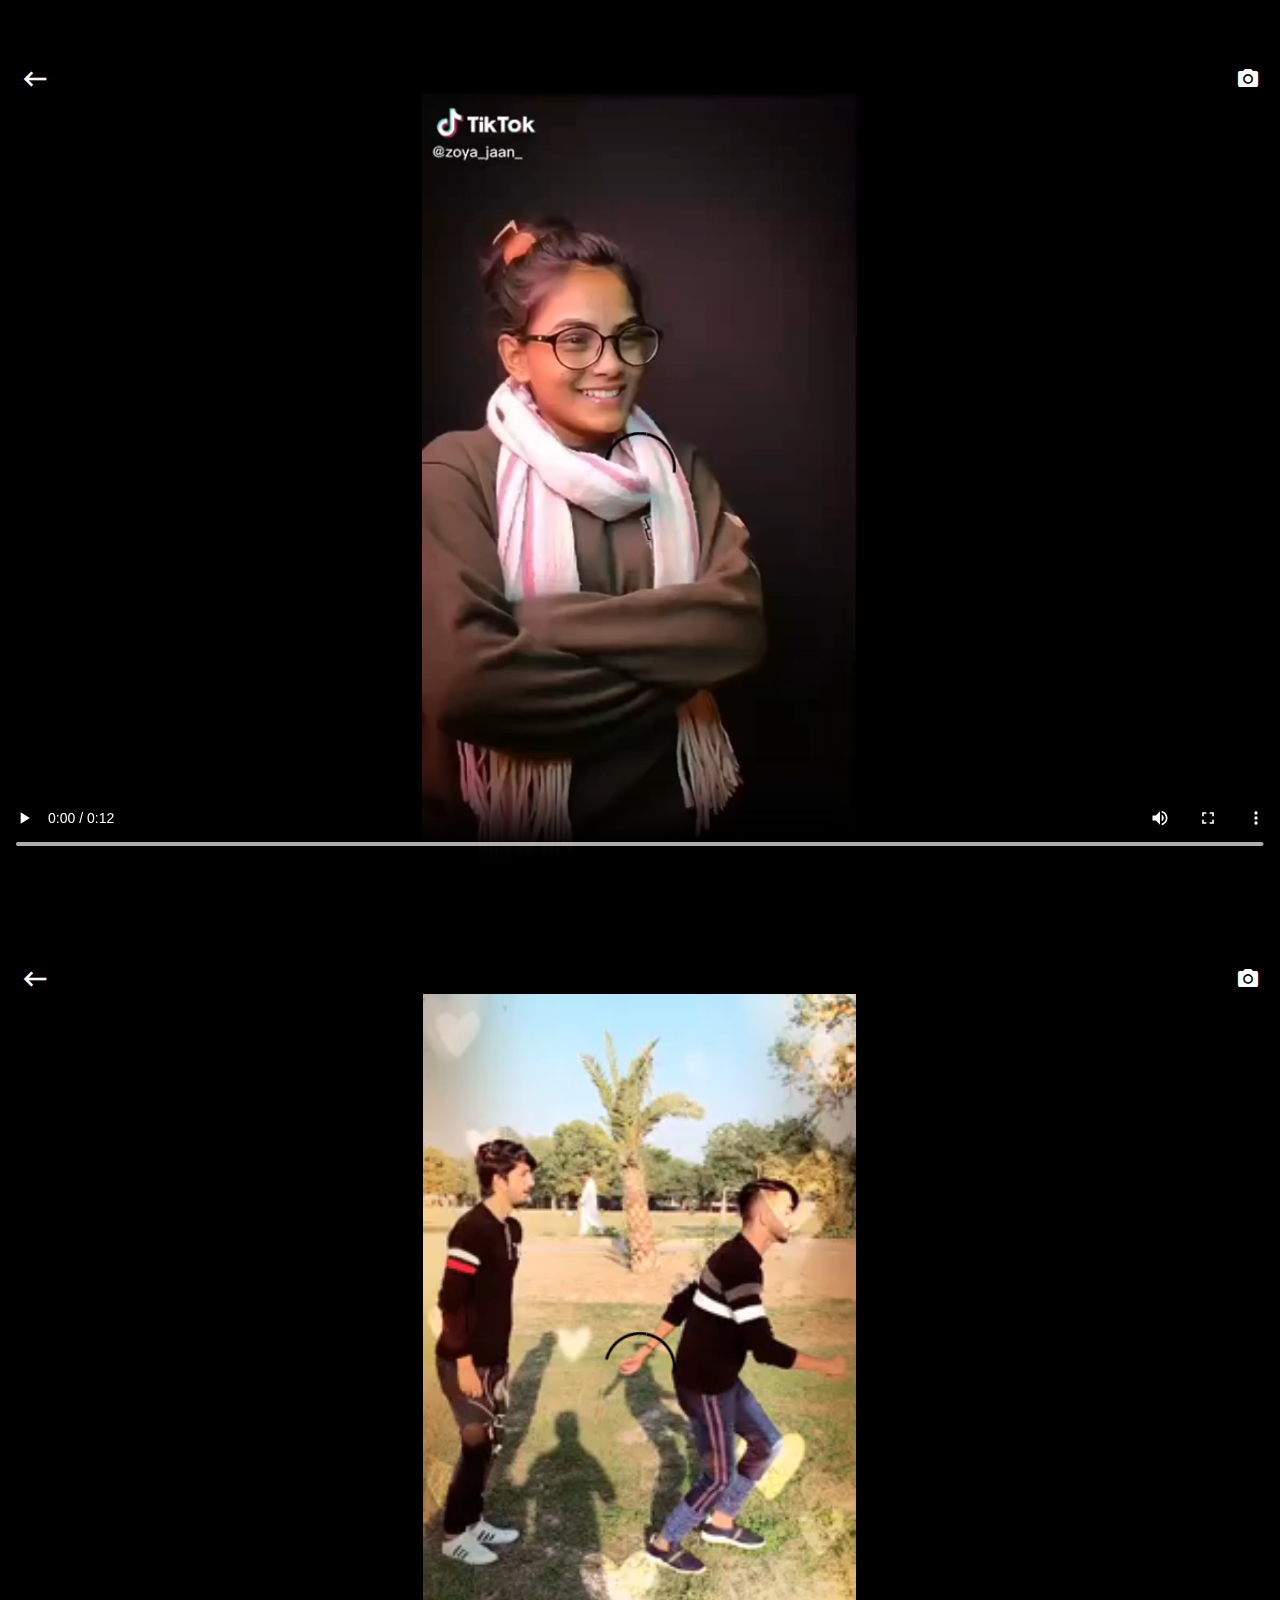
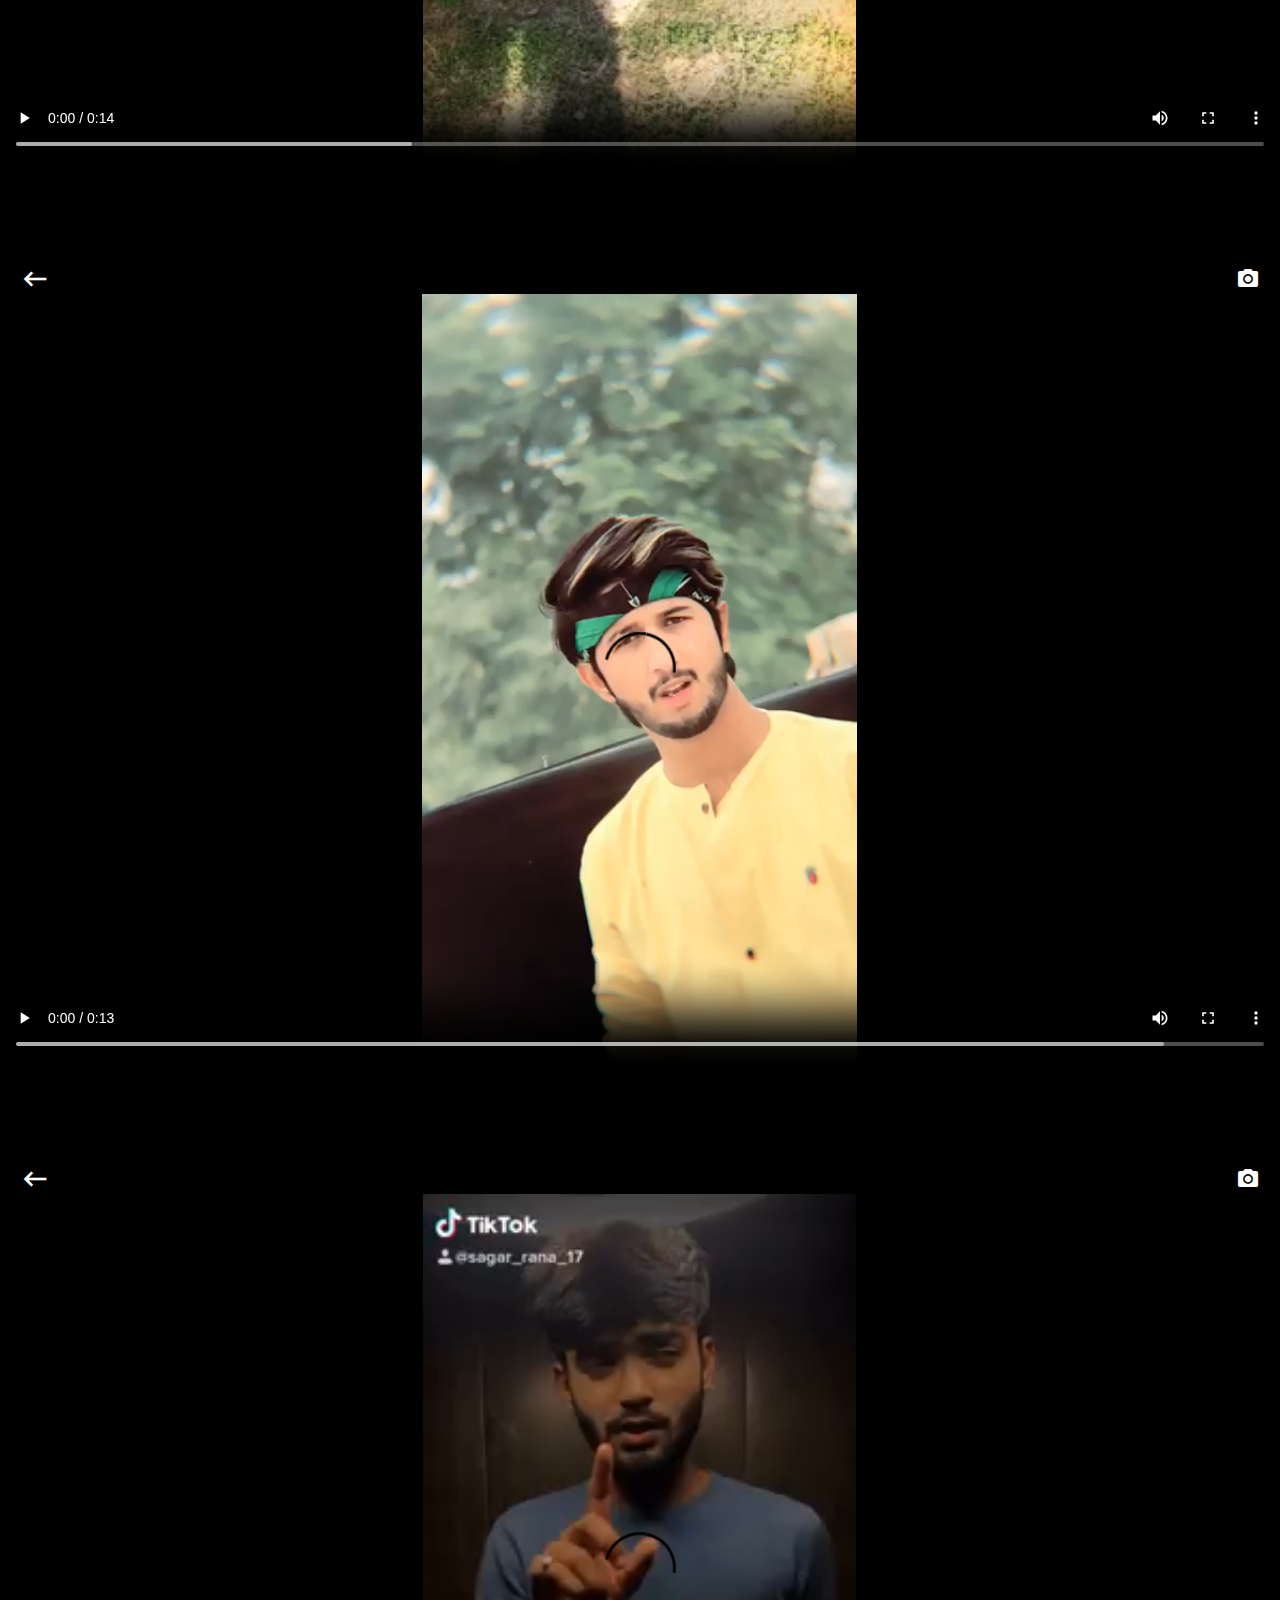
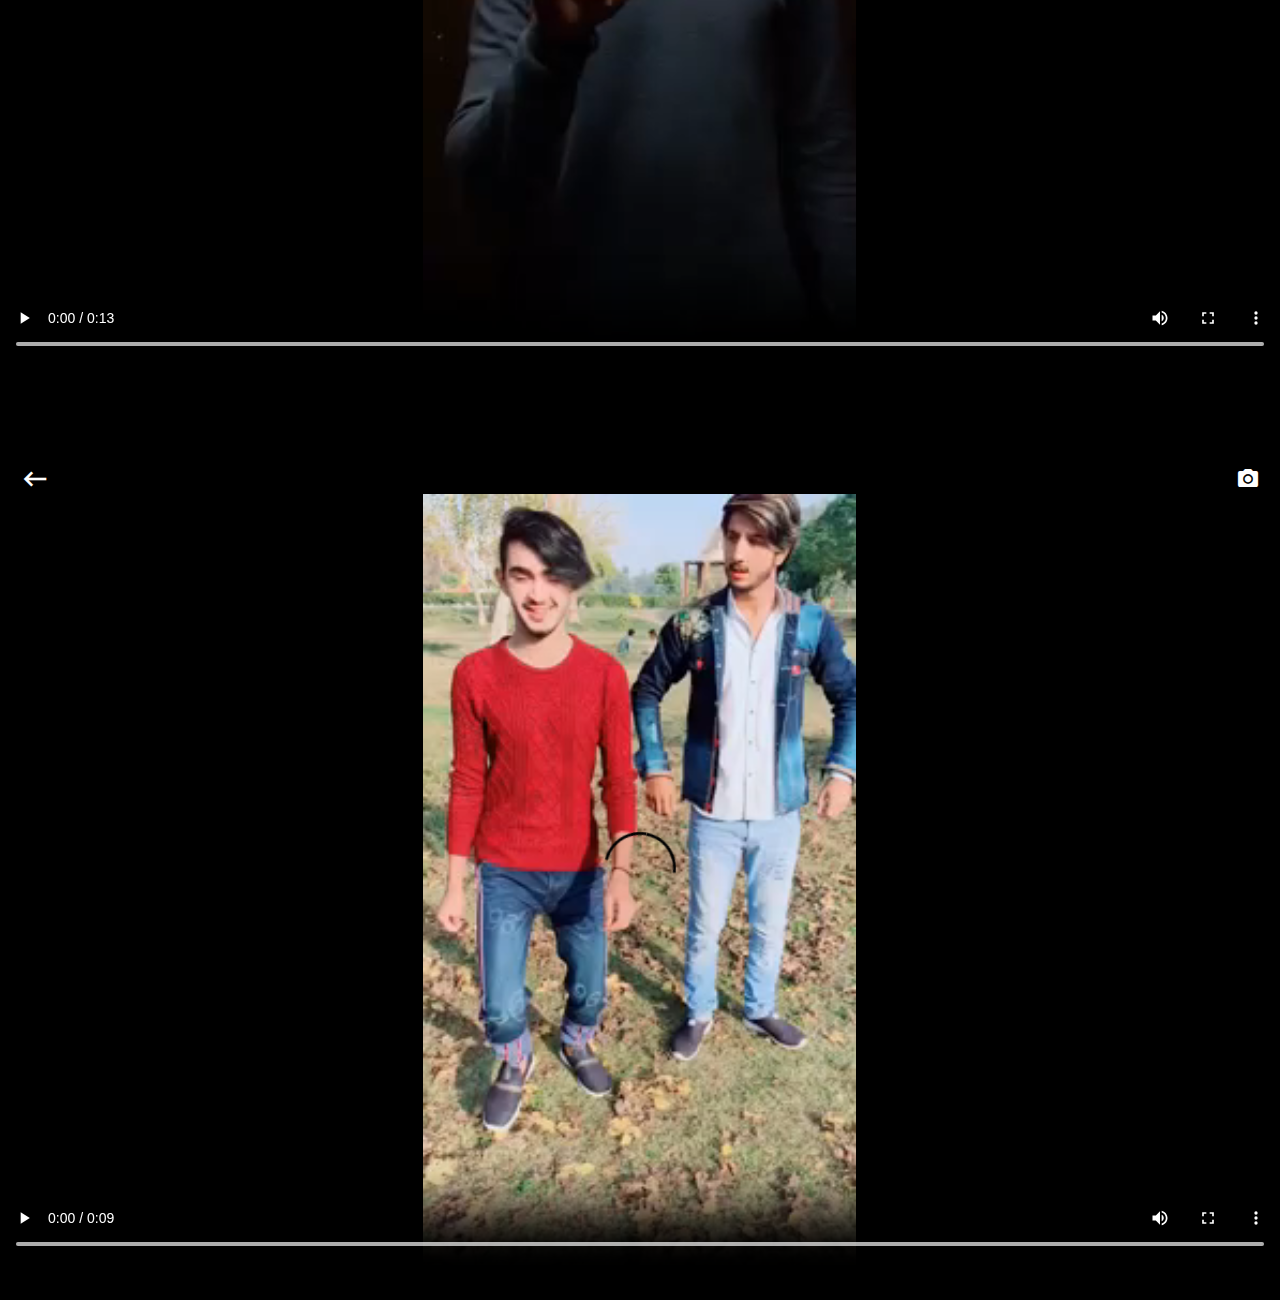
==== reels.html @ 8addc14d "set UI of story card" ====
<html lang="en">

<head>
    <meta charset="UTF-8">
    <meta name="viewport" content="width=device-width, initial-scale=1.0">
    <title>Facebook Reels</title>
    <!-- Favicons -->
    <link rel="icon"
        href="https://louisville.edu/medicine/departments/biochemistry/our_people/student-directories/networking-icons/facebook-logo/image">
    <link rel="stylesheet" href="https://stackpath.bootstrapcdn.com/bootstrap/4.5.2/css/bootstrap.min.css">
    <link href="https://fonts.googleapis.com/css2?family=Material+Icons" rel="stylesheet">
    <link rel="stylesheet" href="css/style.css">
</head>

<body>


    <div class="reels__videos">
        <div class="jumbotron jumbotron-fluid my-0 reels__video__container">
            <div class="reels__controls">
                <a href="javascript:history.back()"><span class="material-icons go__back">keyboard_backspace</span></a>
                <a href="#"><span class="material-icons more__option">camera_alt</span></a>
            </div>
            <video controls loop>
                <source src="Reels Videos/haye garmi new latest tik tok video WhatsApp status.mp4" type="video/mp4">
                    Your browser does not support the video tag.
                </video>
        </div>
        <div class="jumbotron jumbotron-fluid my-0 reels__video__container">
            <div class="reels__controls">
                <a href="javascript:history.back()"><span class="material-icons go__back">keyboard_backspace</span></a>
                <a href="#"><span class="material-icons more__option">camera_alt</span></a>
            </div>
            <video controls loop>
                <source src="Reels Videos/Laare tik tok video.mp4" type="video/mp4">
                    Your browser does not support the video tag.
                </video>
        </div>
        <div class="jumbotron jumbotron-fluid my-0 reels__video__container">
            <div class="reels__controls">
                <a href="javascript:history.back()"><span class="material-icons go__back">keyboard_backspace</span></a>
                <a href="#"><span class="material-icons more__option">camera_alt</span></a>
            </div>
            <video controls loop>
                <source src="Reels Videos/Likhe jo khat tujhe tik tok treanding video.mp4" type="video/mp4">
                    Your browser does not support the video tag.
                </video>
        </div>
        <div class="jumbotron jumbotron-fluid my-0 reels__video__container">
            <div class="reels__controls">
                <a href="javascript:history.back()"><span class="material-icons go__back">keyboard_backspace</span></a>
                <a href="#"><span class="material-icons more__option">camera_alt</span></a>
            </div>
            <video controls loop>
                <source src="Reels Videos/Tik tok 15 seconds vidoes.mp4" type="video/mp4">
                    Your browser does not support the video tag.
                </video>
        </div>
        <div class="jumbotron jumbotron-fluid my-0 reels__video__container">
            <div class="reels__controls">
                <a href="javascript:history.back()"><span class="material-icons go__back">keyboard_backspace</span></a>
                <a href="#"><span class="material-icons more__option">camera_alt</span></a>
            </div>
            <video controls loop>
                <source src="Reels Videos/Tik tok dance video.mp4" type="video/mp4">
                    Your browser does not support the video tag.
                </video>
        </div>
            
    </div>
    <script src="https://code.jquery.com/jquery-3.5.1.slim.min.js"></script>
    <script src="https://cdn.jsdelivr.net/npm/popper.js@1.16.1/dist/umd/popper.min.js"></script>
    <script src="https://stackpath.bootstrapcdn.com/bootstrap/4.5.2/js/bootstrap.min.js"></script>
</body>

</html>
---- css/style.css ----
/* Global Styles */
:root {
    --primary: #1da1f2;
    --dark-color: #141414;
    --light-color: #f4f4f4;
    --body-background: #F0F2F5;
    --body-contrast: #222;
    --app-header-bg: #FFF;
    --app-header-contrast: #222;
    --tool-bar-bg: #FFF;
    --tool-bar-contrast: #686868;
}
* {
    box-sizing: border-box;
    margin: 0;
    padding: 0;
}
body {
    font-family: 'Arial', sans-serif;
    -webkit-font-smoothing: antialiased;
    background: var(--body-background);
    color: var(--body-contrast);
}

.app__header{
    background-color: var(--app-header-bg);
    color: var(--app-header-contrast);
}
.app__header>.app__logo{
    width: 120px;
}
.app__header>.left__icons>span{
    font-size: 30px;
    margin-left: 20px;
}

.top__tool__bar{
    background-color: var(--tool-bar-bg);
    color: var(--tool-bar-contrast);
}
.top__tool__bar>a{
    font-size: 28px;
    font-weight: lighter;
    color: var(--tool-bar-contrast);
}
.top__tool__bar>a>.active{
    color: var(--primary);
    border-bottom: 2px solid var(--primary);
}

/* App Body */
.app__body{
    min-height: 100vh;
    background-color: transparent;
}

/* posters */
.row_posters{
	display: flex;
	overflow-x: scroll;
	overflow-y: hidden;
    padding: 20px;
}
.row_posters::-webkit-scrollbar{
    -webkit-overflow-scrolling: touch;
	display: none;
}
.row_posters img{
	width: 120px;
	object-fit: cover;
	min-height: 200px;
	margin-right: 5px;
    transition: transform 500ms;
    border-radius: 15px;
    border: 1px solid #dee2e6;
}
.row_posters img:hover{
	cursor: pointer;
	transform: scale(1.08);
}

/* Post */
.post__header{
    display: flex;
    justify-content: space-between;
    padding: 10px 20px;
}
.post__header>.user{
    display: flex;
}
.post__header>.user>.text>b{
    font-size: 15px;
    margin-bottom: 0;
    padding-bottom: 0;
    color: #000 !important;
}
.post__header>.user>.text>small>a>span{
    font-size: 17px;
    position: relative;
    top: 5px;
}
.post__header>.user>.avatar>img{
    border: 1.5px solid var(--primary);
    padding: 2px;
    width: 40px;
    border-radius: 50%;
    margin-right: 10px;
}
.post__content>.status{
    display: flex;
    justify-content: space-between;
    padding: 10px 20px;
}

.post__content>.action__btns{
    display: flex;
    justify-content: space-around;
    padding: 10px 20px;
}


/* Facebook Reels videos */
.reels__videos{
	overflow-x: hidden;
	overflow-y: scroll;
}
.reels__videos::-webkit-scrollbar{
    -webkit-overflow-scrolling: touch;
	display: none;
}
.reels__video__container{
    background-color: #000;
    height: 100vh;
}
.reels__video__container>video{
    object-fit: contain;
    width: 100%;
    height: 100%;
}
.reels__controls{
    display: flex;
    justify-content: space-between;
    z-index: 999;
    padding: 0 20px;
    align-items: center;
    background: linear-gradient(rgba(0, 0, 0, 0.1), rgba(0, 0, 0, 1));
}

.reels__controls>a>.go__back{
    color: #fff;
    font-size: 30px;
}
.reels__controls>a>.more__option{
    color: #fff;
}
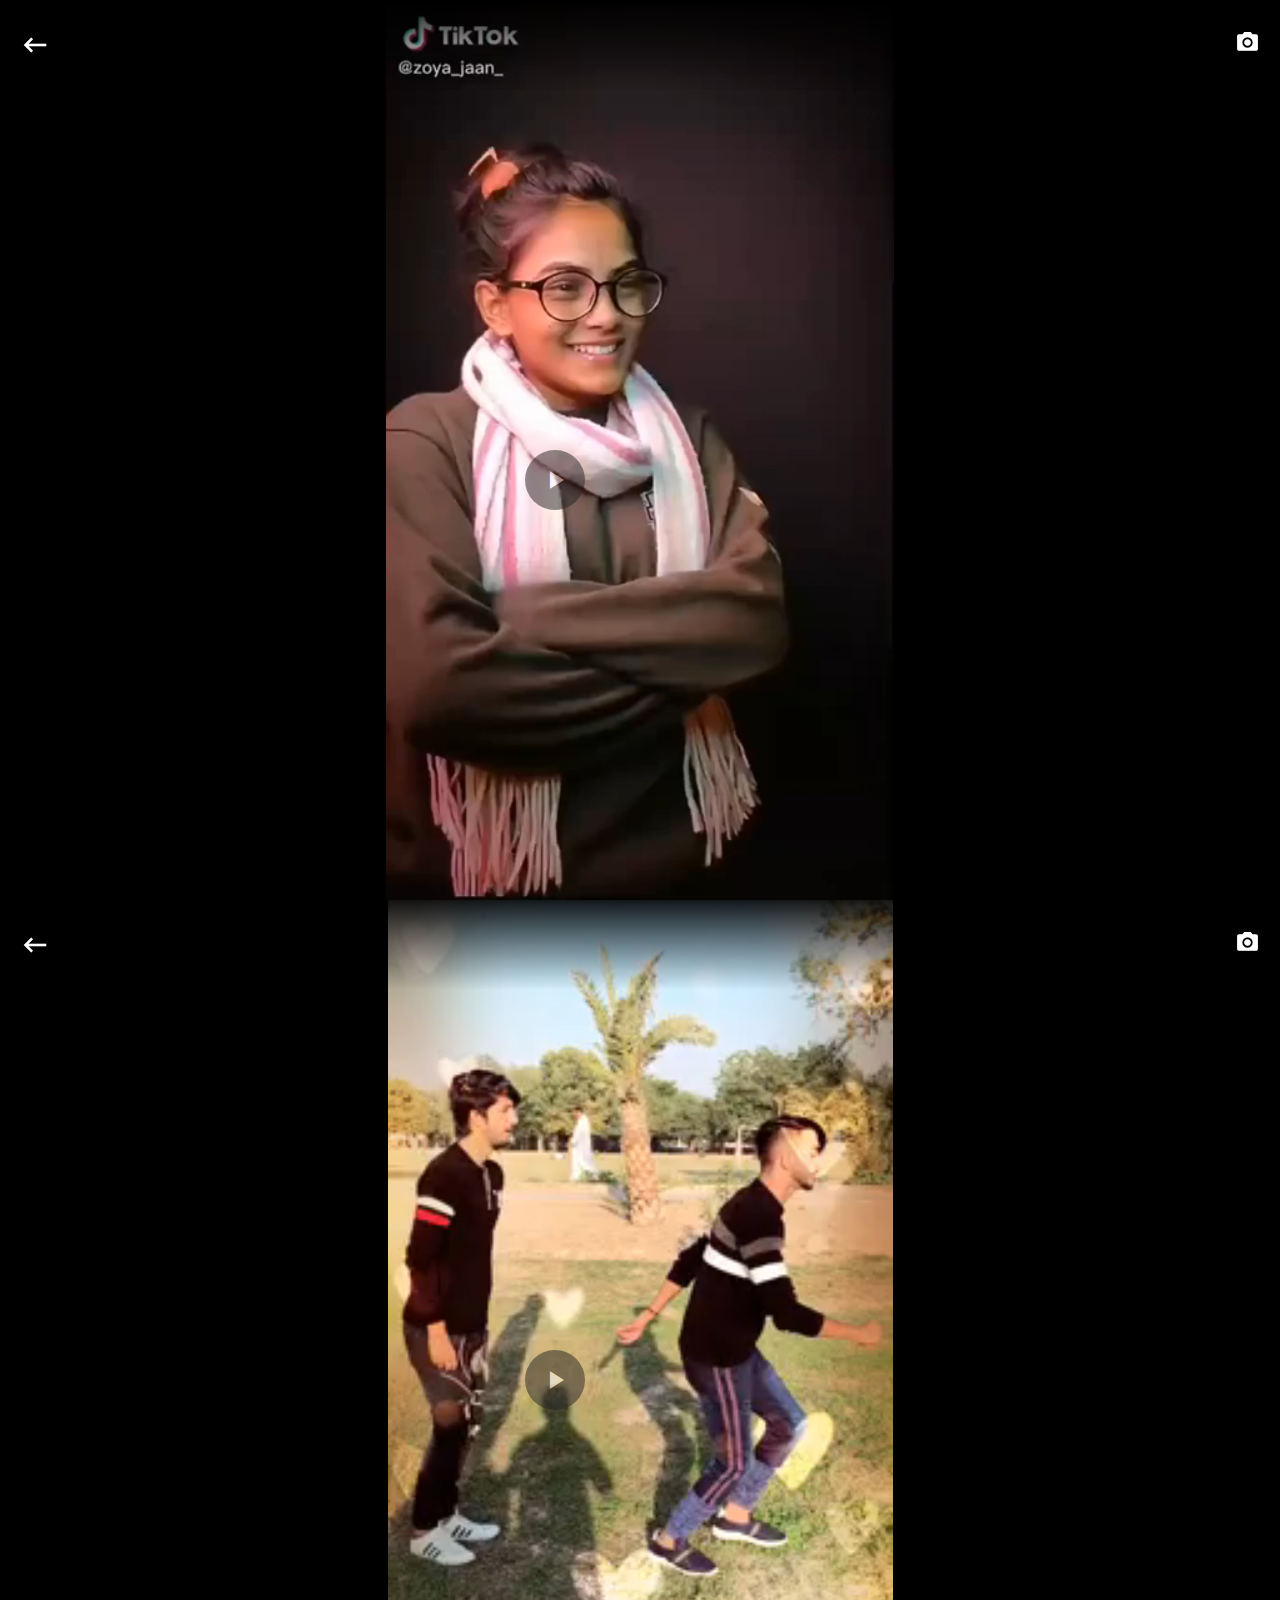
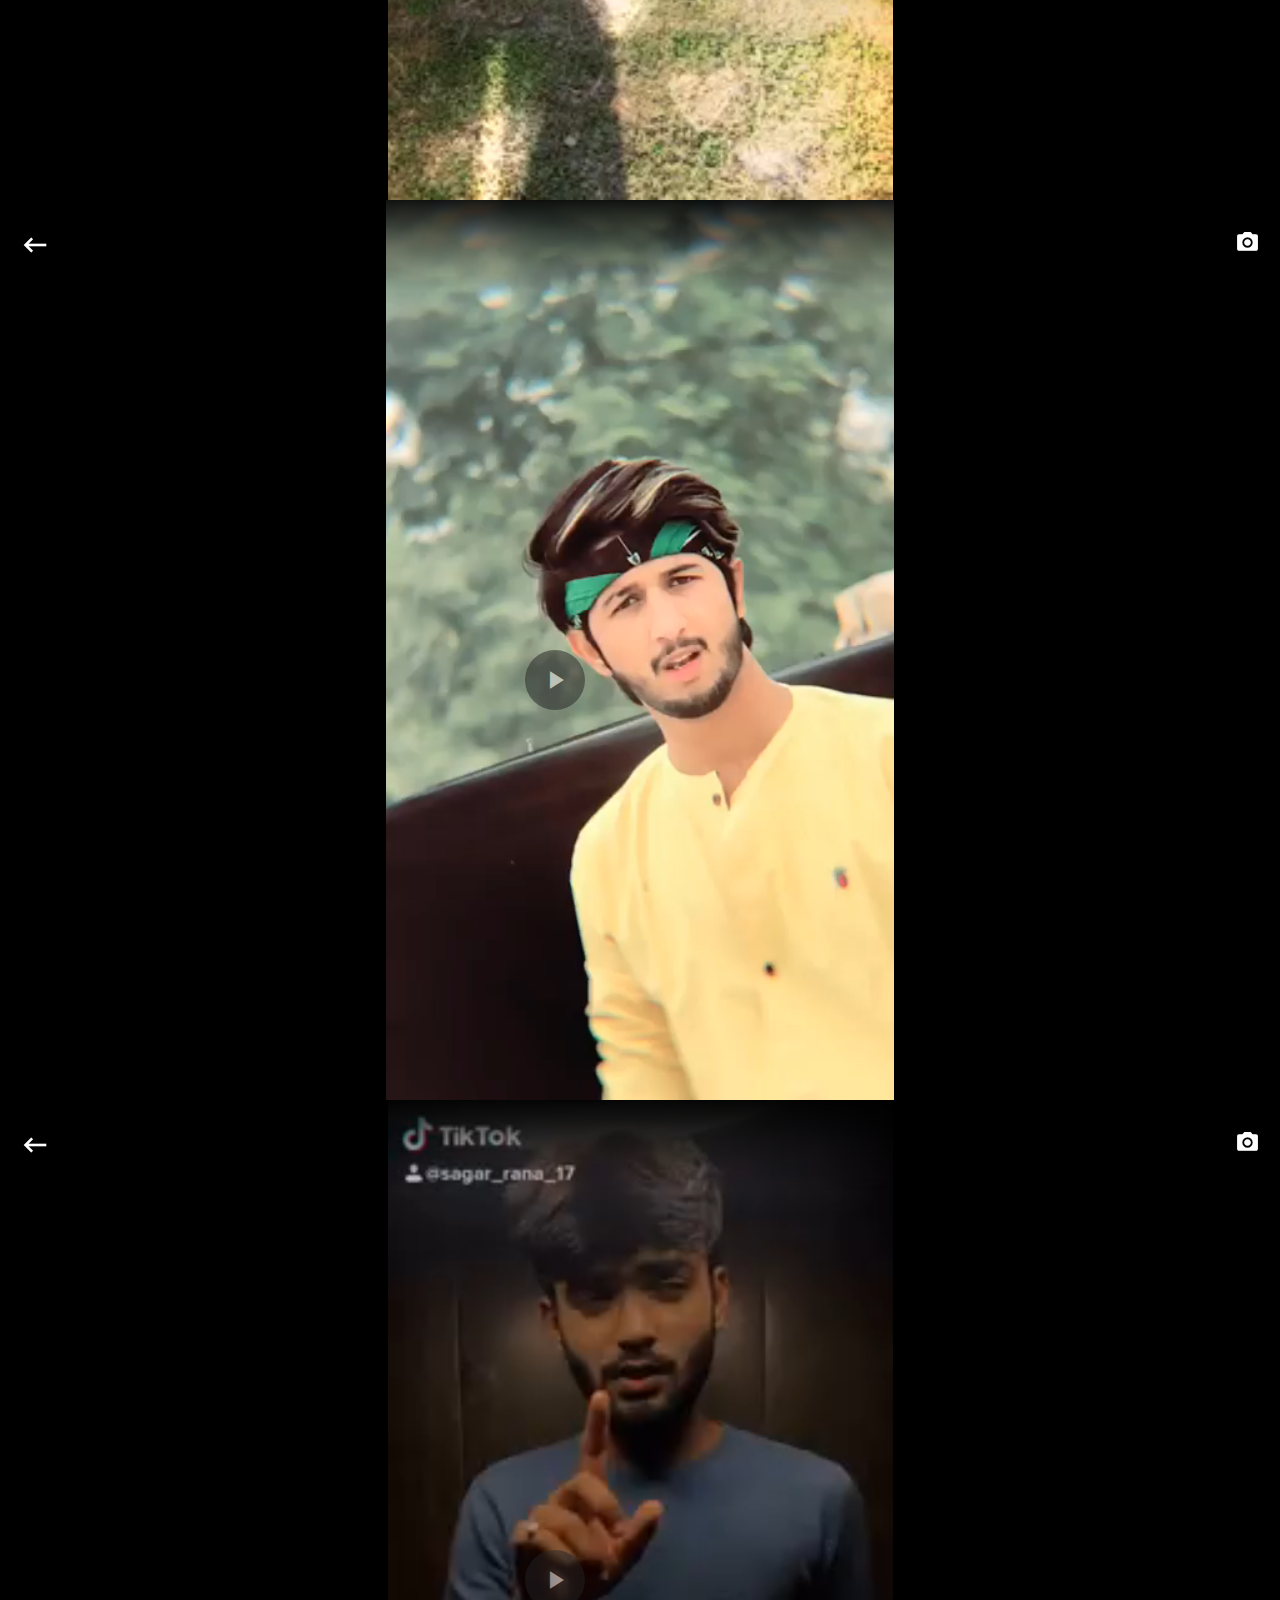
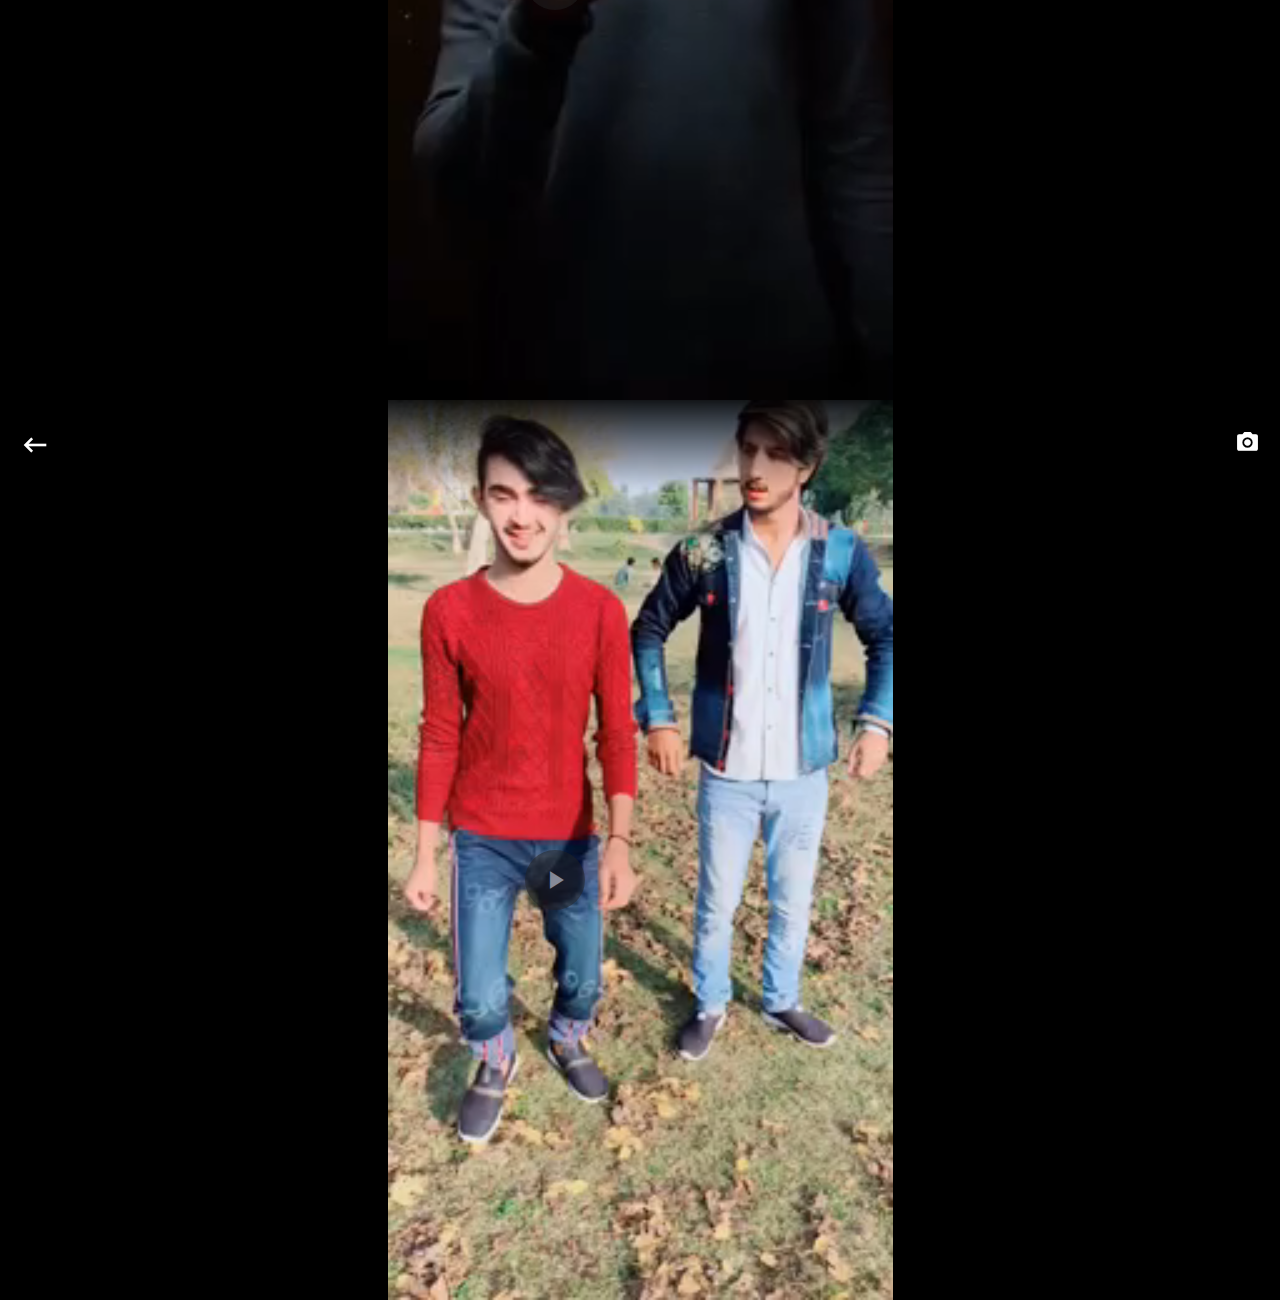
==== commit 36a42434: "set UI of story card" ====
--- a/reels.html
+++ b/reels.html
@@ -9,68 +9,130 @@
         href="https://louisville.edu/medicine/departments/biochemistry/our_people/student-directories/networking-icons/facebook-logo/image">
     <link rel="stylesheet" href="https://stackpath.bootstrapcdn.com/bootstrap/4.5.2/css/bootstrap.min.css">
     <link href="https://fonts.googleapis.com/css2?family=Material+Icons" rel="stylesheet">
-    <link rel="stylesheet" href="css/style.css">
+    <link rel="stylesheet" href="css/reelsVideos.scss">
+    <!-- Link Swiper's CSS -->
+    <link rel="stylesheet" href="https://swiperjs.com/package/swiper-bundle.min.css">
 </head>
 
 <body>
+    <!-- Swiper -->
+    <div class="swiper-container">
+        <div class="swiper-wrapper">
+            <!-- Reel Video -->
+            <div class="swiper-slide">
+                <div class="video__container">
+                    <div class="reels__controls">
+                        <div class="d-flex justify-content-between">
+                            <a href="javascript:history.back()"><span
+                                    class="material-icons go__back">keyboard_backspace</span></a>
+                            <a href="#"><span class="material-icons more__option">camera_alt</span></a>
+                        </div>
+                    </div>
+                    <video loop id="ReelVideo1">
+                        <source src="Reels Videos/haye garmi new latest tik tok video WhatsApp status.mp4"
+                            type="video/mp4">
+                        Your browser does not support the video tag.
+                    </video>
+                    <div class="video__controls">
+                        <button onclick="playPauseVideo('btn__text1','ReelVideo1')"><span class="material-icons"
+                                id="btn__text1">play_arrow</span></button>
+                    </div>
+                </div>
+            </div>
+            <!-- Reel Video -->
+            <!-- Reel Video -->
+            <div class="swiper-slide">
+                <div class="video__container">
+                    <div class="reels__controls">
+                        <div class="d-flex justify-content-between">
+                            <a href="javascript:history.back()"><span
+                                    class="material-icons go__back">keyboard_backspace</span></a>
+                            <a href="#"><span class="material-icons more__option">camera_alt</span></a>
+                        </div>
+                    </div>
+                    <video loop id="ReelVideo2">
+                        <source src="Reels Videos/Laare tik tok video.mp4" type="video/mp4">
+                        Your browser does not support the video tag.
+                    </video>
+                    <div class="video__controls">
+                        <button onclick="playPauseVideo('btn__text2','ReelVideo2')"><span class="material-icons"
+                                id="btn__text2">play_arrow</span></button>
+                    </div>
+                </div>
+            </div>
+            <!-- Reel Video -->
+            <!-- Reel Video -->
+            <div class="swiper-slide">
+                <div class="video__container">
+                    <div class="reels__controls">
+                        <div class="d-flex justify-content-between">
+                            <a href="javascript:history.back()"><span
+                                    class="material-icons go__back">keyboard_backspace</span></a>
+                            <a href="#"><span class="material-icons more__option">camera_alt</span></a>
+                        </div>
+                    </div>
+                    <video loop id="ReelVideo3">
+                        <source src="Reels Videos/Likhe jo khat tujhe tik tok treanding video.mp4" type="video/mp4">
+                        Your browser does not support the video tag.
+                    </video>
+                    <div class="video__controls">
+                        <button onclick="playPauseVideo('btn__text3','ReelVideo3')"><span class="material-icons"
+                                id="btn__text3">play_arrow</span></button>
+                    </div>
+                </div>
+            </div>
+            <!-- Reel Video -->
+            <!-- Reel Video -->
+            <div class="swiper-slide">
+                <div class="video__container">
+                    <div class="reels__controls">
+                        <div class="d-flex justify-content-between">
+                            <a href="javascript:history.back()"><span
+                                    class="material-icons go__back">keyboard_backspace</span></a>
+                            <a href="#"><span class="material-icons more__option">camera_alt</span></a>
+                        </div>
+                    </div>
+                    <video loop id="ReelVideo4">
+                        <source src="Reels Videos/Tik tok 15 seconds vidoes.mp4" type="video/mp4">
+                        Your browser does not support the video tag.
+                    </video>
+                    <div class="video__controls">
+                        <button onclick="playPauseVideo('btn__text4','ReelVideo4')"><span class="material-icons"
+                                id="btn__text4">play_arrow</span></button>
+                    </div>
+                </div>
+            </div>
+            <!-- Reel Video -->
+            <!-- Reel Video -->
+            <div class="swiper-slide">
+                <div class="video__container">
+                    <div class="reels__controls">
+                        <div class="d-flex justify-content-between">
+                            <a href="javascript:history.back()"><span
+                                    class="material-icons go__back">keyboard_backspace</span></a>
+                            <a href="#"><span class="material-icons more__option">camera_alt</span></a>
+                        </div>
+                    </div>
+                    <video loop id="ReelVideo5">
+                        <source src="Reels Videos/Tik tok dance video.mp4" type="video/mp4">
+                        Your browser does not support the video tag.
+                    </video>
+                    <div class="video__controls">
+                        <button onclick="playPauseVideo('btn__text5','ReelVideo5')"><span class="material-icons"
+                                id="btn__text5">play_arrow</span></button>
+                    </div>
+                </div>
+            </div>
+            <!-- Reel Video -->
+        </div>
+    </div>
 
-
-    <div class="reels__videos">
-        <div class="jumbotron jumbotron-fluid my-0 reels__video__container">
-            <div class="reels__controls">
-                <a href="javascript:history.back()"><span class="material-icons go__back">keyboard_backspace</span></a>
-                <a href="#"><span class="material-icons more__option">camera_alt</span></a>
-            </div>
-            <video controls loop>
-                <source src="Reels Videos/haye garmi new latest tik tok video WhatsApp status.mp4" type="video/mp4">
-                    Your browser does not support the video tag.
-                </video>
-        </div>
-        <div class="jumbotron jumbotron-fluid my-0 reels__video__container">
-            <div class="reels__controls">
-                <a href="javascript:history.back()"><span class="material-icons go__back">keyboard_backspace</span></a>
-                <a href="#"><span class="material-icons more__option">camera_alt</span></a>
-            </div>
-            <video controls loop>
-                <source src="Reels Videos/Laare tik tok video.mp4" type="video/mp4">
-                    Your browser does not support the video tag.
-                </video>
-        </div>
-        <div class="jumbotron jumbotron-fluid my-0 reels__video__container">
-            <div class="reels__controls">
-                <a href="javascript:history.back()"><span class="material-icons go__back">keyboard_backspace</span></a>
-                <a href="#"><span class="material-icons more__option">camera_alt</span></a>
-            </div>
-            <video controls loop>
-                <source src="Reels Videos/Likhe jo khat tujhe tik tok treanding video.mp4" type="video/mp4">
-                    Your browser does not support the video tag.
-                </video>
-        </div>
-        <div class="jumbotron jumbotron-fluid my-0 reels__video__container">
-            <div class="reels__controls">
-                <a href="javascript:history.back()"><span class="material-icons go__back">keyboard_backspace</span></a>
-                <a href="#"><span class="material-icons more__option">camera_alt</span></a>
-            </div>
-            <video controls loop>
-                <source src="Reels Videos/Tik tok 15 seconds vidoes.mp4" type="video/mp4">
-                    Your browser does not support the video tag.
-                </video>
-        </div>
-        <div class="jumbotron jumbotron-fluid my-0 reels__video__container">
-            <div class="reels__controls">
-                <a href="javascript:history.back()"><span class="material-icons go__back">keyboard_backspace</span></a>
-                <a href="#"><span class="material-icons more__option">camera_alt</span></a>
-            </div>
-            <video controls loop>
-                <source src="Reels Videos/Tik tok dance video.mp4" type="video/mp4">
-                    Your browser does not support the video tag.
-                </video>
-        </div>
-            
-    </div>
     <script src="https://code.jquery.com/jquery-3.5.1.slim.min.js"></script>
     <script src="https://cdn.jsdelivr.net/npm/popper.js@1.16.1/dist/umd/popper.min.js"></script>
     <script src="https://stackpath.bootstrapcdn.com/bootstrap/4.5.2/js/bootstrap.min.js"></script>
+    <!-- Swiper JS -->
+    <script src="https://swiperjs.com/package/swiper-bundle.min.js"></script>
+    <script src="js/reelsVideos.js"></script>
 </body>
 
 </html>